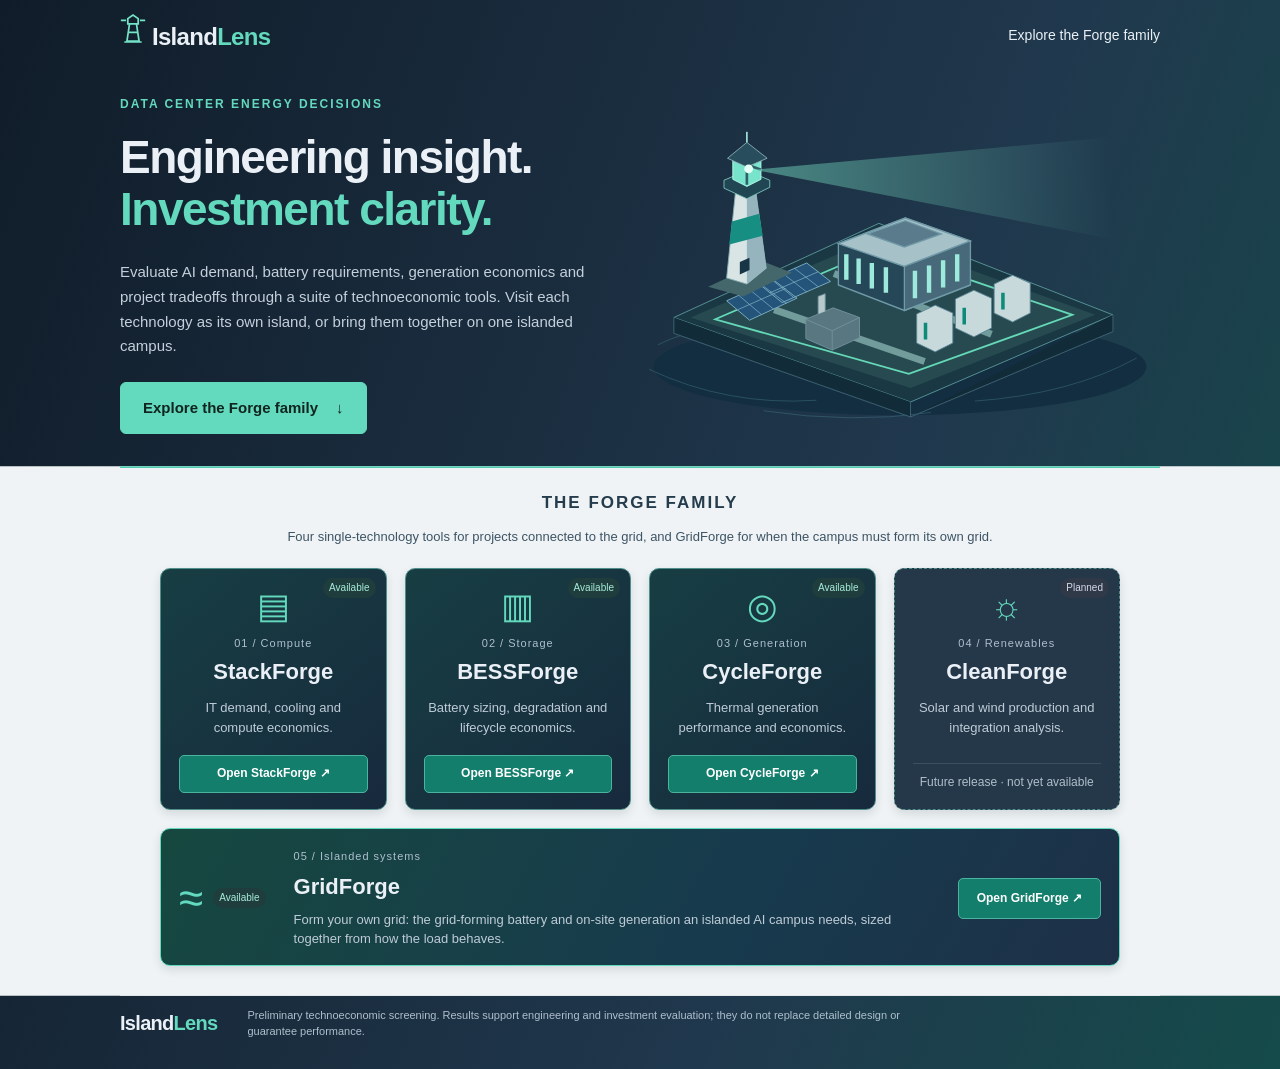
==== index.html @ 2d2bf4d8 "IslandLens landing site for the Forge family" ====
<!doctype html>
<html lang="en"><head><meta charset="utf-8"><meta name="viewport" content="width=device-width,initial-scale=1"><meta name="description" content="IslandLens: technoeconomic tools for AI demand, battery storage, generation and islanded energy systems. Home of the Forge family."><meta name="theme-color" content="#132f42"><title>IslandLens | Engineering insight. Investment clarity.</title><link rel="stylesheet" href="/style.css"></head>
<body><div class="home">
<header class="home-nav"><a class="home-brand" href="/"><svg class="home-logo-mark" viewBox="0 0 30 36" width="26" height="32" aria-hidden="true"><path d="M8 32L11 12H19L22 32Z M9 12V6L15 2L21 6V12Z" fill="none" stroke="currentColor" stroke-width="2"/><path d="M5 33H25 M10 22H20 M23 8H29 M1 8H7" stroke="currentColor" stroke-width="2"/></svg> Island<span>Lens</span></a><nav aria-label="Homepage"><a href="#forge-family">Explore the Forge family</a></nav></header>
<main class="home-main"><section class="home-hero"><div><p class="home-eyebrow">DATA CENTER ENERGY DECISIONS</p><h1>Engineering insight.<br><span>Investment clarity.</span></h1><p class="home-lede">Evaluate AI demand, battery requirements, generation economics and project tradeoffs through a suite of technoeconomic tools. Visit each technology as its own island, or bring them together on one islanded campus.</p><div class="home-actions"><a class="home-button" href="#forge-family">Explore the Forge family <span aria-hidden="true">&darr;</span></a></div></div>
<div class="home-island"><svg viewBox="0 0 620 350" role="img" aria-labelledby="island-title island-desc"><title id="island-title">The IslandLens lighthouse</title><desc id="island-desc">A lighthouse overlooking a conceptual island campus with data centers, batteries, generation and solar panels.</desc><defs><linearGradient id="sea" x2="0" y2="1"><stop stop-color="#214b5b"/><stop offset="1" stop-color="#102333"/></linearGradient><linearGradient id="beam"><stop stop-color="#83f4d3" stop-opacity=".45"/><stop offset="1" stop-color="#83f4d3" stop-opacity="0"/></linearGradient></defs>
<ellipse cx="325" cy="285" rx="280" ry="55" fill="#122e40"/><g fill="none" stroke="#477b8c" opacity=".5"><path d="M40 288 Q130 330 230 323 M410 324 Q520 316 594 275 M50 260 Q77 246 100 246 M170 335 Q270 350 360 337"/></g>
<path d="M68 229 L301 122 L567 226 L337 325Z" fill="#1a3844" stroke="#5d9b9f"/><path d="M68 229V247L337 342V325 M337 342L567 245V226" fill="#122b38" stroke="#426879"/><path d="M87 229L301 137L547 226L337 309Z" fill="#274a50"/><path d="M115 231L301 151L521 226L335 293Z" fill="none" stroke="#65d9b7" stroke-width="2"/><path d="M182 220L353 279 M250 179L429 248" stroke="#729b9b" stroke-width="8"/>
<g stroke="#709aa8" stroke-width="1.5"><path d="M255 192V145L331 116L405 142V192L330 221Z" fill="#254758"/><path d="M255 145L330 171L405 142L331 116Z" fill="#a7c1c8"/><path d="M330 171V221L405 192V142Z" fill="#47697a"/><path d="M264 157V186 M278 162V191 M293 167V196 M309 172V201 M342 176V207 M358 170V201 M374 164V195 M390 157V188" stroke="#9de9dc" stroke-width="5"/><path d="M288 134L331 119L372 134L330 149Z" fill="#5a7b8b"/></g>
<g fill="#c8d9dc" stroke="#5c8896"><path d="M344 258V225L365 215L385 224V258L365 268Z"/><path d="M388 241V208L409 198L429 207V241L409 251Z"/><path d="M432 224V191L453 181L473 190V224L453 234Z"/></g><g stroke="#0c8b78" stroke-width="4"><path d="M354 235V254 M398 218V237 M442 201V220"/></g>
<g stroke="#82b5c9" fill="#245479"><path d="M165 191L219 167L246 188L191 212Z M128 210L181 186L208 207L154 232Z"/><path d="M178 185L204 206 M192 179L219 200 M205 173L232 194 M142 204L168 226 M155 198L182 220 M168 192L196 213 M177 201L232 177 M141 220L195 196" stroke-width=".8"/></g>
<g stroke="#73939c"><path d="M218 253V231L249 218L279 229V252L248 266Z" fill="#587781"/><path d="M218 231L248 244L279 229 M248 244V266" fill="none"/><path d="M232 225V205L240 202V222" fill="#b7c9cb"/></g>
<path d="M107 194L169 165L202 178L147 205Z" fill="#44676c"/><path d="M128 184L139 77H160L173 173L151 191Z" fill="#d8e5e4" stroke="#88b1b6"/><path d="M151 88L160 77L173 173L151 191Z" fill="#96b4be"/><path d="M134 120L165 111L169 136L131 146Z" fill="#168e82"/><path d="M143 166V180L154 175V161Z" fill="#173545"/><path d="M125 82L151 94L177 81V73L151 62L125 73Z" fill="#204653" stroke="#82c6bf"/><path d="M135 72V49L151 40L167 48V72L151 80Z" fill="#78e4cb" stroke="#b7fff0"/><path d="M151 42V78 M135 49L167 61" stroke="#305e69" stroke-width="3"/><path d="M129 48L151 30L174 48L151 58Z" fill="#284d5c" stroke="#8bb2bb"/><path d="M151 30V18" stroke="#99dbd4" stroke-width="2"/>
<path d="M159 61L567 24V140Z" fill="url(#beam)"/><circle cx="153" cy="60" r="5" fill="#e5fff6"/>
</svg></div>
</section>
<section id="forge-family" class="home-family"><div class="home-section-title"><h2>The Forge family</h2></div><p class="home-family-note">Four single-technology tools for projects connected to the grid, and GridForge for when the campus must form its own grid.</p><div class="home-products">
<article class="home-product"><div class="home-product-top"><span class="home-icon" aria-hidden="true">&#9636;</span><span class="home-status">Available</span></div><p class="home-number">01 / Compute</p><h3>StackForge</h3><p>IT demand, cooling and compute economics.</p><a href="https://stack-forge-jet.vercel.app" class="home-product-link" target="_blank" rel="noopener noreferrer">Open StackForge &#8599;<span class="home-sr"> (opens in a new tab)</span></a></article>
<article class="home-product"><div class="home-product-top"><span class="home-icon" aria-hidden="true">&#9637;</span><span class="home-status">Available</span></div><p class="home-number">02 / Storage</p><h3>BESSForge</h3><p>Battery sizing, degradation and lifecycle economics.</p><a href="https://bess-forge-ruby.vercel.app/" class="home-product-link" target="_blank" rel="noopener noreferrer">Open BESSForge &#8599;<span class="home-sr"> (opens in a new tab)</span></a></article>
<article class="home-product"><div class="home-product-top"><span class="home-icon" aria-hidden="true">&#9678;</span><span class="home-status">Available</span></div><p class="home-number">03 / Generation</p><h3>CycleForge</h3><p>Thermal generation performance and economics.</p><a href="https://cycle-forge.vercel.app/" class="home-product-link" target="_blank" rel="noopener noreferrer">Open CycleForge &#8599;<span class="home-sr"> (opens in a new tab)</span></a></article>
<article class="home-product planned"><div class="home-product-top"><span class="home-icon" aria-hidden="true">&#9788;</span><span class="home-status">Planned</span></div><p class="home-number">04 / Renewables</p><h3>CleanForge</h3><p>Solar and wind production and integration analysis.</p><span class="home-planned-note">Future release &middot; not yet available</span></article>
<article class="home-product system"><div class="home-product-top"><span class="home-icon" aria-hidden="true">&#8776;</span><span class="home-status">Available</span></div><p class="home-number">05 / Islanded systems</p><h3>GridForge</h3><p>Form your own grid: the grid-forming battery and on-site generation an islanded AI campus needs, sized together from how the load behaves.</p><a href="GRIDFORGE_URL" class="home-product-link" target="_blank" rel="noopener noreferrer">Open GridForge &#8599;<span class="home-sr"> (opens in a new tab)</span></a></article>
</div></section>
</main><footer class="home-footer"><span class="home-brand">Island<span>Lens</span></span><p>Preliminary technoeconomic screening. Results support engineering and investment evaluation; they do not replace detailed design or guarantee performance.</p></footer></div></body></html>
---- style.css ----
/* IslandLens: landing site for the Forge family. Carried over from the GridForge (formerly IslandLens) app, v1.4.1. */
html,body{margin:0;background:#101c29}
.home{background:#0e1822;color:#eaf0f6;font-family:Arial,Helvetica,sans-serif;font-size:16px;line-height:1.6}.home *{box-sizing:border-box}.home a{color:inherit;text-decoration:none}.home-nav,.home-main,.home-footer{max-width:1200px;margin:auto;padding-left:40px;padding-right:40px}.home-nav{display:flex;justify-content:space-between;align-items:center;min-height:96px;border-bottom:1px solid #30414e}.home-brand{font-size:24px;font-weight:700;letter-spacing:-.7px;white-space:nowrap}.home-brand span,.home h1 span{color:#63d9bd}.home-nav nav{display:flex;align-items:center;gap:28px;font-size:14px}.home .home-button{display:inline-flex;justify-content:center;align-items:center;gap:18px;background:#63d9bd;color:#10251f;border:1px solid #63d9bd;border-radius:6px;padding:13px 22px;font-weight:700;font-size:15px;cursor:pointer}.home .home-button.secondary{background:transparent;color:#eaf0f6;border-color:#526675;padding:9px 20px}.home a:focus-visible,.home button:focus-visible,.home input:focus-visible{outline:3px solid #ffcc80;outline-offset:4px}.home a:hover{color:#89ead1}.home .home-button:hover{background:#87e6cf;color:#10251f}.home-hero{display:grid;grid-template-columns:1.25fr 1fr;gap:64px;align-items:center;padding:80px 0 88px}.home-eyebrow{color:#63d9bd;font-size:12px;font-weight:700;letter-spacing:2px;margin:0 0 18px}.home h1{font-size:clamp(36px,4.5vw,58px);line-height:1.12;letter-spacing:-2px;margin:0 0 25px}.home-lede{font-size:18px;color:#c4d0db;max-width:560px;line-height:1.7}.home-actions{display:flex;gap:24px;align-items:center;flex-wrap:wrap;margin:30px 0 18px}.home-text-link{font-size:14px}.home .home-caption{color:#aebfcd;font-size:13px}.home-visual{padding:26px;border:1px solid #426574;background:#142734;border-radius:16px;box-shadow:0 20px 50px #0003}.home-visual-top{display:flex;justify-content:space-between;color:#a8c5d2;font-size:11px;letter-spacing:2px;margin-bottom:25px}.home-visual-load{border-left:3px solid #63d9bd;padding:0 0 0 16px}.home-visual span,.home-visual strong,.home-visual small{display:block}.home-visual-load span,.home-visual-end span{font-size:10px;letter-spacing:2px;color:#82dfca}.home-visual strong{font-size:23px;margin:4px 0}.home-visual small{font-size:12px;color:#bdced8}.home-visual svg{width:100%;height:80px;margin:4px 0}.home-visual-end{border-top:1px solid #426574;margin-top:24px;padding-top:20px}.home-visual-end strong{font-size:18px}.home-visual>p{font-size:10px;color:#b2c1cd;margin:22px 0 0}.home-family{padding:45px 0 65px;border-top:1px solid #30414e}.home-section-title{display:flex;justify-content:space-between;gap:20px;align-items:end;margin-bottom:30px}.home h2{font-size:30px;line-height:1.25;letter-spacing:-.7px;margin:0 0 14px}.home-section-title>p{font-size:13px;color:#b8c7d2}.home-products{display:grid;grid-template-columns:repeat(4,1fr);gap:16px}.home-product{padding:24px 20px;background:#182733;border:1px solid #3a505f;border-radius:10px;display:flex;flex-direction:column}.home-product.planned{background:#14212c;border-style:dashed}.home-product-top{display:flex;justify-content:space-between;align-items:center;margin-bottom:30px}.home-icon{color:#63d9bd;font-size:36px;line-height:1}.home-status{font-size:11px;color:#a6ecd9;background:#203d3d;border-radius:20px;padding:3px 9px}.planned .home-status{background:#303948;color:#d3dce5}.home-number{font-size:11px;color:#aebfcd;letter-spacing:1px;margin:0 0 7px}.home h3{font-size:23px;margin:0 0 12px;line-height:1.3}.home-product>p:not(.home-number){font-size:14px;color:#bfccd7;margin:0 0 24px}.home-product-link,.home-planned-note{margin-top:auto;padding-top:17px;border-top:1px solid #3a505f;font-size:13px}.home .home-product-link{color:#7ce1c8;font-weight:700}.home-planned-note{color:#afbfcb;font-size:12px}.home-workspace{display:grid;grid-template-columns:1.2fr 1fr;gap:80px;border:1px solid #426574;background:#162632;border-radius:12px;padding:44px;margin:0 0 64px}.home-workspace>div>p:not(.home-eyebrow){color:#bfccd7;max-width:460px}.home-login{align-self:center}.home-login>p{font-size:14px;color:#b8c7d2}.home-login label{display:block;font-size:13px;margin-bottom:7px}.home-login input{width:100%;background:#0e1822;color:#eaf0f6;border:1px solid #77909f;border-radius:6px;padding:12px;font-size:16px;margin-bottom:16px}.home-login .home-button{width:100%}.home-footer{display:flex;gap:60px;align-items:center;padding-top:25px;padding-bottom:35px;border-top:1px solid #30414e}.home-footer p{max-width:700px;font-size:12px;color:#aebfcd}.home-sr{position:absolute;width:1px;height:1px;overflow:hidden;clip-path:inset(50%)}
@media(max-width:1000px){.home-hero{gap:30px}.home-products{grid-template-columns:repeat(2,1fr)}.home-workspace{gap:35px}}@media(max-width:650px){.home-nav,.home-main,.home-footer{padding-left:22px;padding-right:22px}.home-nav{min-height:80px}.home-nav nav{gap:10px}.home-nav nav>a:first-child{display:none}.home-hero{grid-template-columns:1fr;padding:45px 0;gap:30px}.home h1{letter-spacing:-1px}.home-section-title{display:block}.home-products{grid-template-columns:1fr}.home-product-top{margin-bottom:18px}.home-workspace{grid-template-columns:1fr;padding:25px;gap:20px}.home-footer{display:block}.home h2{font-size:27px}.home-visual{padding:22px}.home-actions{gap:18px}}
.home{background:linear-gradient(110deg,#101c29,#20384d 65%,#154b4a)}
.home-nav{min-height:70px;border-bottom:0;max-width:1120px}.home-main{max-width:1120px}.home-logo-mark{color:#75e3c7;font-size:28px}.home-hero{grid-template-columns:1fr 1.15fr;gap:20px;padding:25px 0 22px}.home h1{font-size:clamp(32px,3.6vw,46px);letter-spacing:-1.5px}.home-lede{font-size:15px;line-height:1.65;max-width:480px}.home-actions{margin:23px 0 10px;gap:18px}.home-island{min-width:0}.home-island svg{width:100%;height:auto;display:block}.home-family{background:#eff3f5;box-shadow:0 0 0 100vmax #eff3f5;clip-path:inset(0 -100vmax);border-top:2px solid #52cbb0;padding:24px 0 30px}.home-section-title{justify-content:center;margin:0 0 22px}.home-section-title h2{font-size:17px;text-transform:uppercase;letter-spacing:2px;color:#243c4c;margin:0}.home-products{gap:18px;max-width:960px;margin:auto}.home-product{padding:19px 18px 16px;background:linear-gradient(140deg,#173e43,#172a3d);border:1px solid #4e8f89;box-shadow:0 4px 10px #10273420;text-align:center}.home-product.planned{background:#253849}.home-product-top{margin-bottom:12px;position:relative;justify-content:center}.home-icon{font-size:35px}.home-status{position:absolute;right:-8px;top:-10px;font-size:10px;padding:2px 6px}.home-number{font-size:11px;margin-bottom:5px}.home h3{font-size:22px}.home-product>p:not(.home-number){font-size:13px;line-height:1.5;margin-bottom:18px}.home-product-link{background:#137e6c;border:1px solid #4bb49f;border-radius:5px;padding:8px 6px}.home .home-product-link{color:#fff;font-size:12px}.home-planned-note{padding-top:9px}.home-workspace{display:block;text-align:center;max-width:860px;margin:24px auto;padding:22px 28px;background:#172b3b;border:1px solid #54b6a4;box-shadow:0 5px 18px #0003}.home-workspace .home-eyebrow{font-size:10px;margin:0 0 5px}.home-workspace h2{font-size:26px;margin-bottom:8px}.home-workspace>p:not(.home-eyebrow){font-size:13px;margin:0 0 16px;color:#c8d6e0}.home-login{max-width:360px;margin:22px auto 0;text-align:left;border-top:1px solid #44616d;padding-top:20px}.home-login h3{font-size:18px}.home-footer{border-top:0;padding-top:0;padding-bottom:18px;max-width:1120px;gap:30px}.home-footer p{font-size:11px;line-height:1.5}.home-footer .home-brand{font-size:20px}
@media(max-width:1000px) and (min-width:651px){.home-products{grid-template-columns:repeat(4,1fr);gap:10px}.home-product{padding:18px 10px 12px}.home h3{font-size:18px}.home-status{position:static;margin-left:7px}.home-icon{font-size:26px}.home-product-top{flex-wrap:wrap}}
@media(max-width:650px){.home-hero{grid-template-columns:1fr;padding:25px 0 15px;gap:0}.home-island{max-width:450px;margin:0 auto}.home-products{grid-template-columns:repeat(2,minmax(0,1fr));gap:12px}.home-product{padding:20px 12px 14px}.home h3{font-size:19px}.home-status{position:static;margin-left:5px}.home-product-top{flex-wrap:wrap}.home-workspace{padding:22px 16px;margin:22px 0}.home-workspace h2{font-size:24px}.home-footer{padding-bottom:15px}.home h1{font-size:36px}.home-actions .home-text-link{display:none}.home-family{padding-top:20px}.home-product-link{font-size:11px!important}}
@media(max-width:360px){.home-products{grid-template-columns:1fr}}
/* Forge family: four single-asset islands, then the islanded system */
.home-product.system{grid-column:1/-1;display:grid;grid-template-columns:auto 1fr auto;gap:8px 28px;align-items:center;text-align:left;background:linear-gradient(120deg,#16483f,#173a4d 60%,#1d3047);border-color:#63d9bd}
.home-product.system .home-product-top{margin:0;grid-row:span 3}.home-product.system .home-icon{font-size:44px}.home-product.system .home-status{position:static;margin-left:10px}
.home-product.system .home-number,.home-product.system h3,.home-product.system>p:not(.home-number){grid-column:2;margin:0}.home-product.system .home-product-link{grid-column:3;grid-row:1/span 3;margin:0;padding:10px 18px;white-space:nowrap}
.home-family-note{text-align:center;color:#3d5464;font-size:13px;max-width:760px;margin:-8px auto 20px}
@media(max-width:650px){.home-product.system{grid-template-columns:1fr;text-align:center}.home-product.system .home-product-top{grid-row:auto;justify-content:center}.home-product.system .home-number,.home-product.system h3,.home-product.system>p:not(.home-number),.home-product.system .home-product-link{grid-column:1;grid-row:auto}}
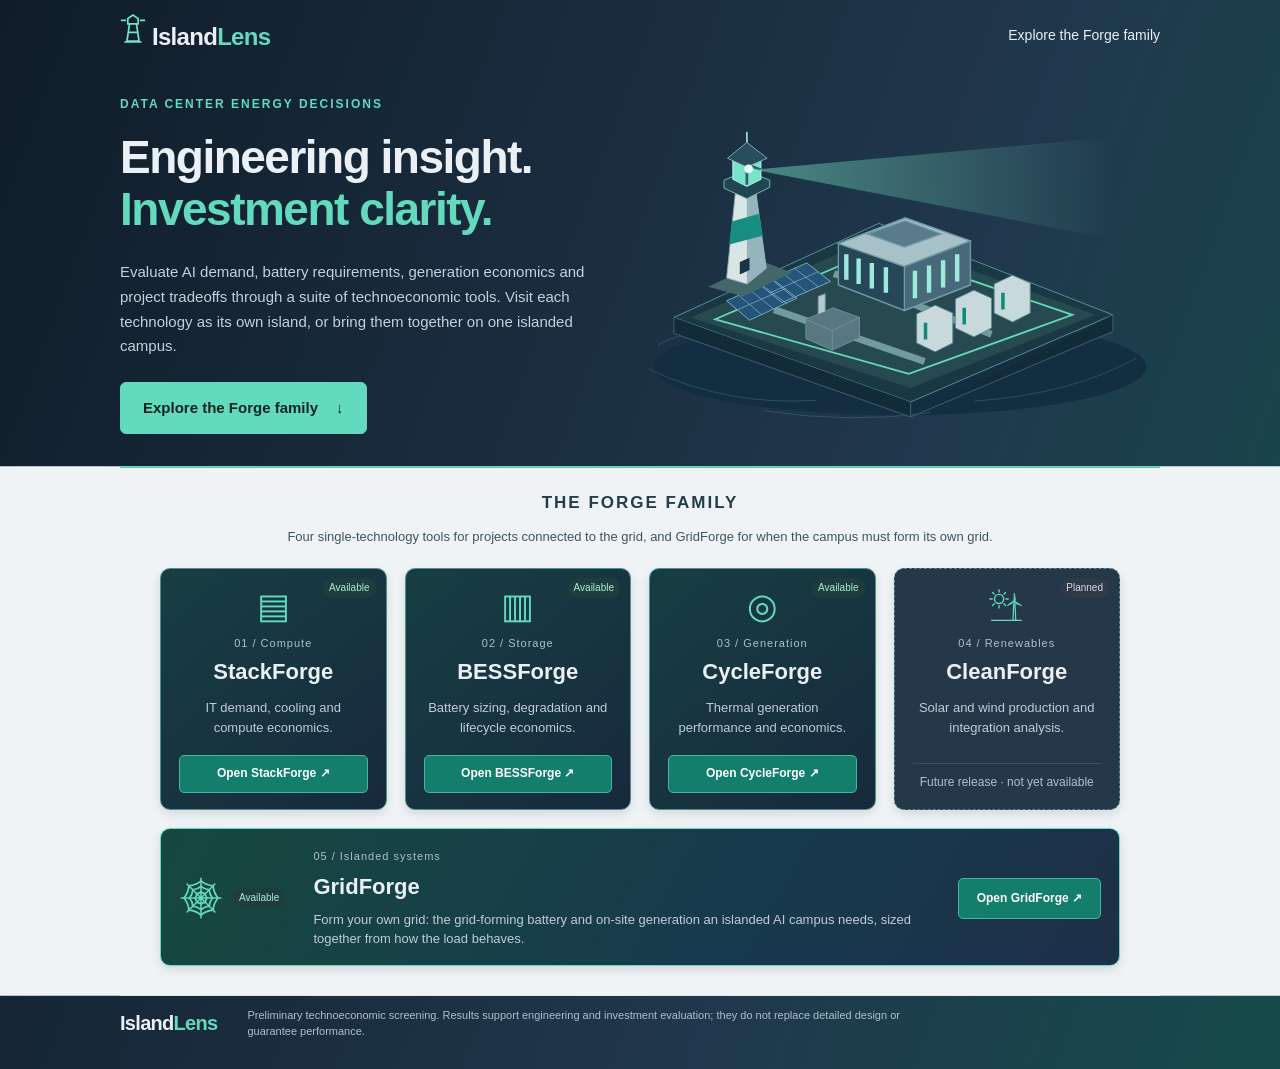
==== commit b18b1c39: "Spider-web icon for GridForge, sun and wind turbine for CleanForge" ====
--- a/index.html
+++ b/index.html
@@ -18,7 +18,7 @@
 <article class="home-product"><div class="home-product-top"><span class="home-icon" aria-hidden="true">&#9636;</span><span class="home-status">Available</span></div><p class="home-number">01 / Compute</p><h3>StackForge</h3><p>IT demand, cooling and compute economics.</p><a href="https://stack-forge-jet.vercel.app" class="home-product-link" target="_blank" rel="noopener noreferrer">Open StackForge &#8599;<span class="home-sr"> (opens in a new tab)</span></a></article>
 <article class="home-product"><div class="home-product-top"><span class="home-icon" aria-hidden="true">&#9637;</span><span class="home-status">Available</span></div><p class="home-number">02 / Storage</p><h3>BESSForge</h3><p>Battery sizing, degradation and lifecycle economics.</p><a href="https://bess-forge-ruby.vercel.app/" class="home-product-link" target="_blank" rel="noopener noreferrer">Open BESSForge &#8599;<span class="home-sr"> (opens in a new tab)</span></a></article>
 <article class="home-product"><div class="home-product-top"><span class="home-icon" aria-hidden="true">&#9678;</span><span class="home-status">Available</span></div><p class="home-number">03 / Generation</p><h3>CycleForge</h3><p>Thermal generation performance and economics.</p><a href="https://cycle-forge.vercel.app/" class="home-product-link" target="_blank" rel="noopener noreferrer">Open CycleForge &#8599;<span class="home-sr"> (opens in a new tab)</span></a></article>
-<article class="home-product planned"><div class="home-product-top"><span class="home-icon" aria-hidden="true">&#9788;</span><span class="home-status">Planned</span></div><p class="home-number">04 / Renewables</p><h3>CleanForge</h3><p>Solar and wind production and integration analysis.</p><span class="home-planned-note">Future release &middot; not yet available</span></article>
-<article class="home-product system"><div class="home-product-top"><span class="home-icon" aria-hidden="true">&#8776;</span><span class="home-status">Available</span></div><p class="home-number">05 / Islanded systems</p><h3>GridForge</h3><p>Form your own grid: the grid-forming battery and on-site generation an islanded AI campus needs, sized together from how the load behaves.</p><a href="GRIDFORGE_URL" class="home-product-link" target="_blank" rel="noopener noreferrer">Open GridForge &#8599;<span class="home-sr"> (opens in a new tab)</span></a></article>
+<article class="home-product planned"><div class="home-product-top"><span class="home-icon" aria-hidden="true"><svg viewBox="0 0 40 40" width="1em" height="1em" fill="none" stroke="currentColor" stroke-width="1.6" stroke-linecap="round" stroke-linejoin="round"><circle cx="11.5" cy="12.5" r="5.2"/><path d="M19.3 12.5L21.9 12.5 M17 18L18.9 19.9 M11.5 20.3L11.5 22.9 M6 18L4.1 19.9 M3.7 12.5L1.1 12.5 M6 7L4.1 5.1 M11.5 4.7L11.5 2.1 M17 7L18.9 5.1"/><path d="M28.3 18L27.4 37H30.6L29.7 18" stroke-width="1.4"/><path d="M30.1 13.3L29 6L28.5 13.3Z M30.4 17.6L37.2 20.2L31.2 16.2Z M26.5 15.6L20.8 20.2L27.3 17Z" fill="currentColor" stroke-width="1"/><circle cx="29" cy="15.5" r="1.7" fill="currentColor" stroke="none"/><path d="M3 37H37" stroke-width="1.4"/></svg></span><span class="home-status">Planned</span></div><p class="home-number">04 / Renewables</p><h3>CleanForge</h3><p>Solar and wind production and integration analysis.</p><span class="home-planned-note">Future release &middot; not yet available</span></article>
+<article class="home-product system"><div class="home-product-top"><span class="home-icon" aria-hidden="true"><svg viewBox="0 0 40 40" width="1em" height="1em" fill="none" stroke="currentColor" stroke-width="1.6" stroke-linecap="round" stroke-linejoin="round"><path d="M20 20L20 2 M20 20L32.7 7.3 M20 20L38 20 M20 20L32.7 32.7 M20 20L20 38 M20 20L7.3 32.7 M20 20L2 20 M20 20L7.3 7.3" stroke-width="1.4"/><path d="M20 14.5Q21.7 15.9 23.9 16.1Q24.1 18.3 25.5 20Q24.1 21.7 23.9 23.9Q21.7 24.1 20 25.5Q18.3 24.1 16.1 23.9Q15.9 21.7 14.5 20Q15.9 18.3 16.1 16.1Q18.3 15.9 20 14.5 M20 9.5Q23.2 12.2 27.4 12.6Q27.8 16.8 30.5 20Q27.8 23.2 27.4 27.4Q23.2 27.8 20 30.5Q16.8 27.8 12.6 27.4Q12.2 23.2 9.5 20Q12.2 16.8 12.6 12.6Q16.8 12.2 20 9.5 M20 4.5Q24.7 8.5 31 9Q31.5 15.3 35.5 20Q31.5 24.7 31 31Q24.7 31.5 20 35.5Q15.3 31.5 9 31Q8.5 24.7 4.5 20Q8.5 15.3 9 9Q15.3 8.5 20 4.5"/><circle cx="20" cy="20" r="1.8" fill="currentColor" stroke="none"/></svg></span><span class="home-status">Available</span></div><p class="home-number">05 / Islanded systems</p><h3>GridForge</h3><p>Form your own grid: the grid-forming battery and on-site generation an islanded AI campus needs, sized together from how the load behaves.</p><a href="https://gridforge-islandlens.vercel.app" class="home-product-link" target="_blank" rel="noopener noreferrer">Open GridForge &#8599;<span class="home-sr"> (opens in a new tab)</span></a></article>
 </div></section>
 </main><footer class="home-footer"><span class="home-brand">Island<span>Lens</span></span><p>Preliminary technoeconomic screening. Results support engineering and investment evaluation; they do not replace detailed design or guarantee performance.</p></footer></div></body></html>
--- a/style.css
+++ b/style.css
@@ -13,3 +13,18 @@
 .home-product.system .home-number,.home-product.system h3,.home-product.system>p:not(.home-number){grid-column:2;margin:0}.home-product.system .home-product-link{grid-column:3;grid-row:1/span 3;margin:0;padding:10px 18px;white-space:nowrap}
 .home-family-note{text-align:center;color:#3d5464;font-size:13px;max-width:760px;margin:-8px auto 20px}
 @media(max-width:650px){.home-product.system{grid-template-columns:1fr;text-align:center}.home-product.system .home-product-top{grid-row:auto;justify-content:center}.home-product.system .home-number,.home-product.system h3,.home-product.system>p:not(.home-number),.home-product.system .home-product-link{grid-column:1;grid-row:auto}}
+/* Admin: Forge family sign-ins (admin.html) */
+.adm [hidden]{display:none!important}
+.adm{min-height:100vh;display:flex;flex-direction:column}.adm .home-main{flex:1;width:100%;padding-bottom:30px}.adm .home-nav,.adm .home-footer{width:100%}
+.adm .home-nav nav{gap:18px}.adm .home-nav nav>a:first-child{display:inline}.adm button.home-button.secondary{padding:7px 14px;font-size:13px}
+.adm-err{color:#ffb4a6;font-size:13px;min-height:1em;margin:10px 0 0}
+.adm-head{display:flex;justify-content:space-between;align-items:end;gap:20px;flex-wrap:wrap;margin:18px 0 18px}.adm-head h1{margin:0 0 4px}.adm-head .home-eyebrow{margin-bottom:8px}.adm-sub{color:#b8c7d2;font-size:13px;margin:0}
+.adm-tools{display:flex;gap:10px;flex-wrap:wrap;align-items:center}.adm-tools select,.adm-tools input{background:#0e1822;color:#eaf0f6;border:1px solid #77909f;border-radius:6px;padding:10px 12px;font:inherit;font-size:14px;min-height:44px}.adm-tools .home-button{padding:10px 18px;min-height:44px}.adm-tools .home-button:disabled{opacity:.6;cursor:default}
+.adm-tiles{display:grid;grid-template-columns:repeat(4,minmax(0,1fr));gap:14px;margin-bottom:18px}.adm-tile{background:#172b3b;border:1px solid #426574;border-radius:10px;padding:14px 16px}.adm-tile p{margin:0;font-size:12px;letter-spacing:1px;color:#82dfca;text-transform:uppercase}.adm-tile b{display:block;font-size:30px;line-height:1.2;margin:4px 0 2px;font-variant-numeric:tabular-nums}.adm-tile small{color:#aebfcd;font-size:12px}
+.adm-panel{background:#eff3f5;color:#1d2f3b;border-radius:10px;padding:18px 20px;margin-bottom:18px}.adm .adm-panel h2{font-size:18px;letter-spacing:0;margin:0 0 4px;color:#1d2f3b}.adm-note{font-size:12.5px;color:#4d6372;margin:0 0 12px}
+.adm-scroll{overflow-x:auto}.adm-panel table{width:100%;border-collapse:collapse;font-size:13.5px;font-variant-numeric:tabular-nums}.adm-panel th{text-align:left;font-size:11.5px;font-weight:700;color:#4d6372;text-transform:uppercase;letter-spacing:.6px;padding:8px 10px;border-bottom:2px solid #c9d6dc;white-space:nowrap}.adm-panel td{padding:9px 10px;border-bottom:1px solid #d7e1e5;white-space:nowrap}.adm-panel .n{text-align:right}.adm-panel code{font-size:12.5px;background:#dde7eb;border-radius:4px;padding:1px 6px}
+.adm-tag{font-size:11.5px;border-radius:20px;padding:2px 8px;background:#dfe7ea;color:#2d4250}.adm-tag.trial{background:#fdecd3;color:#8a4b0f}
+.adm-dot{display:inline-block;width:8px;height:8px;border-radius:50%;background:#14a37f;margin-right:8px;vertical-align:1px}.adm-empty{text-align:center;color:#4d6372;padding:22px}
+@media(max-width:820px){.adm-tiles{grid-template-columns:repeat(2,minmax(0,1fr))}.adm-tools{width:100%}.adm-tools input{flex:1;min-width:0}}
+@media(max-width:650px){.adm .home-nav nav>a:first-child{display:inline}.adm-panel{padding:14px 12px}.adm-tile b{font-size:24px}}
+.home-icon svg{display:block}
